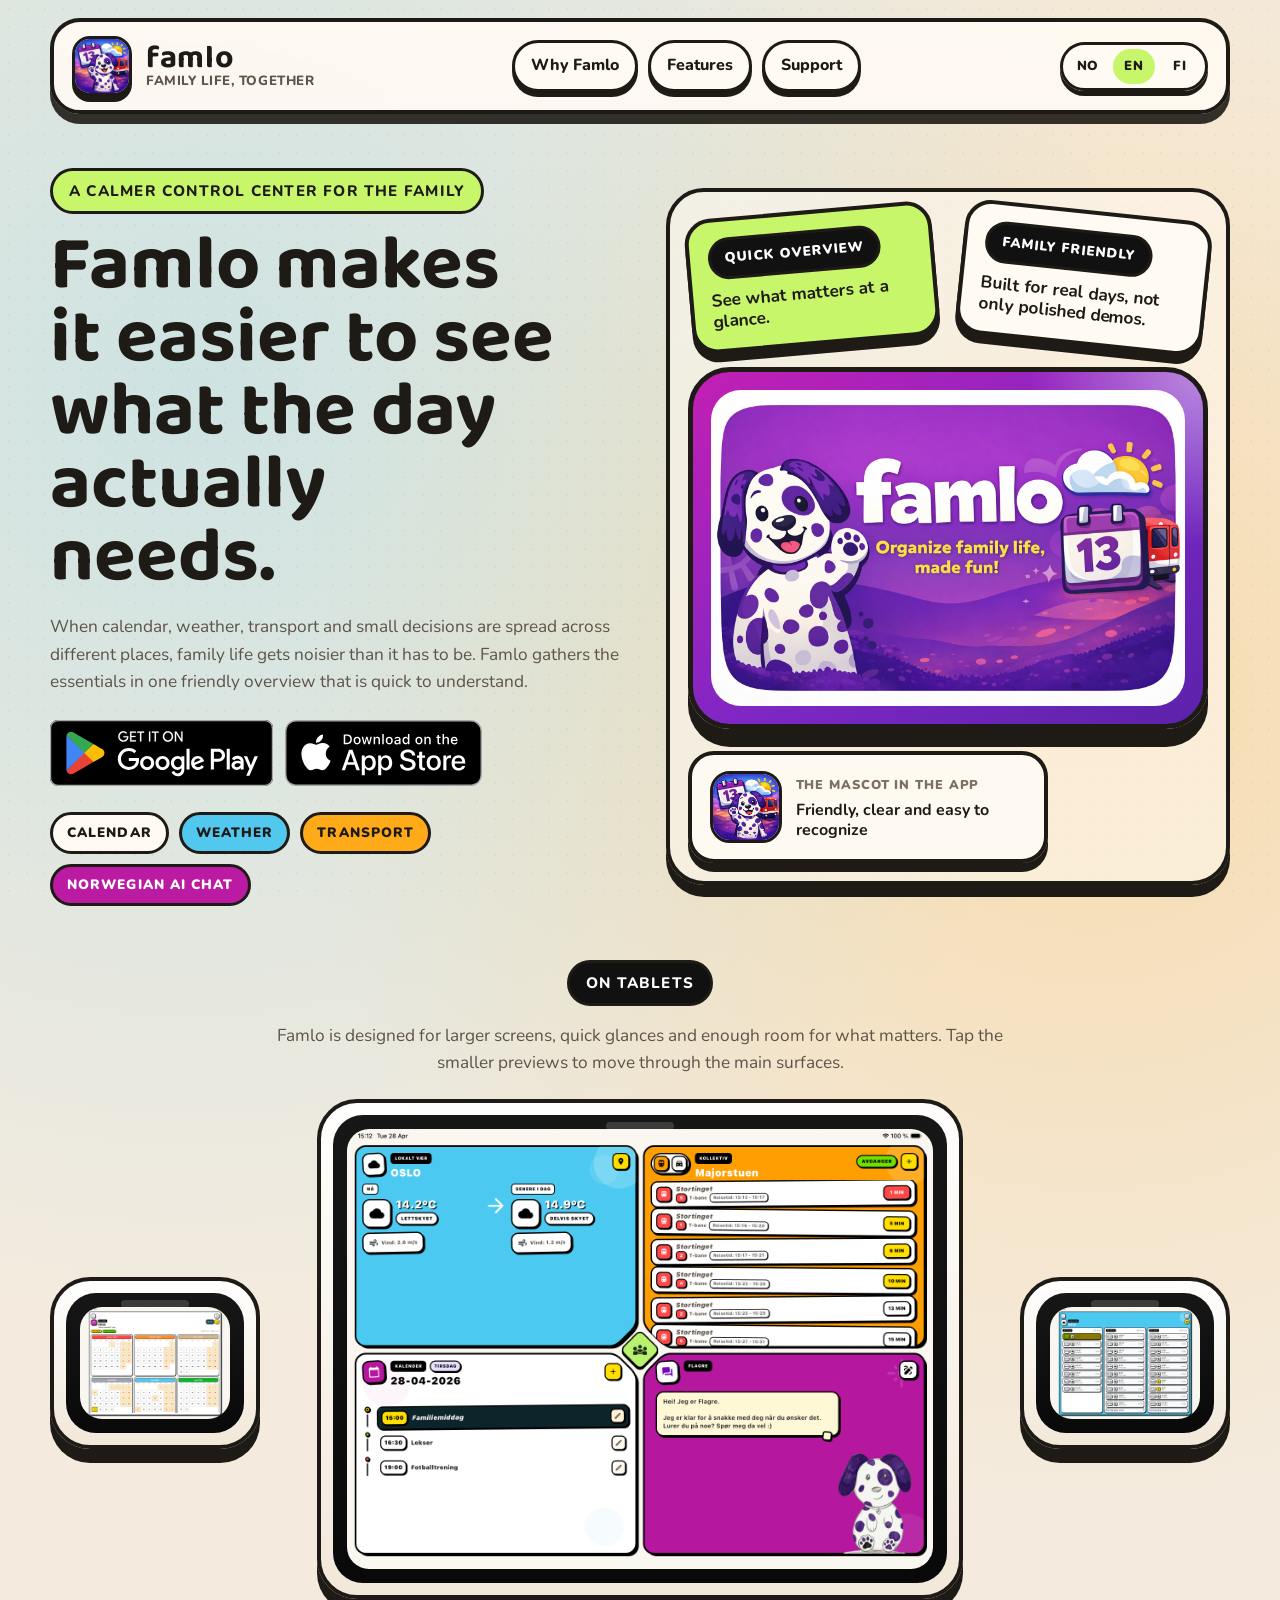
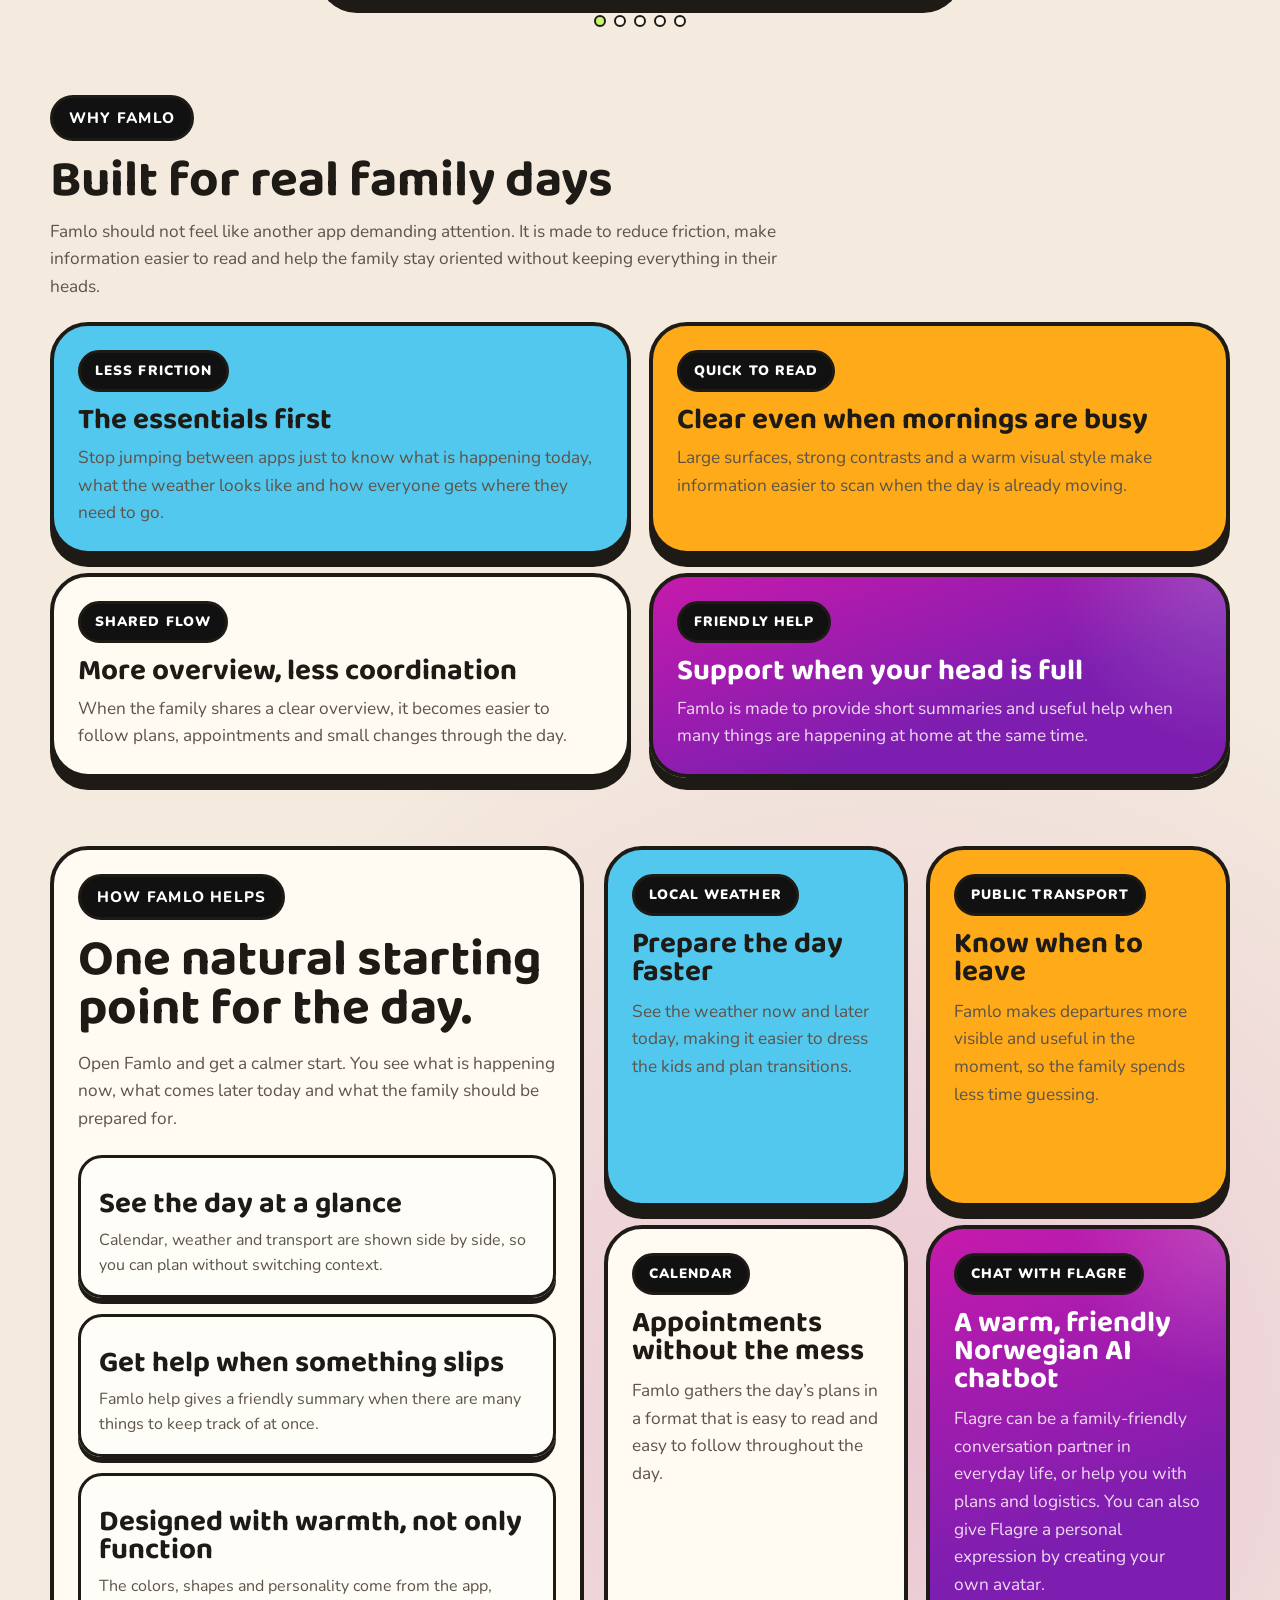
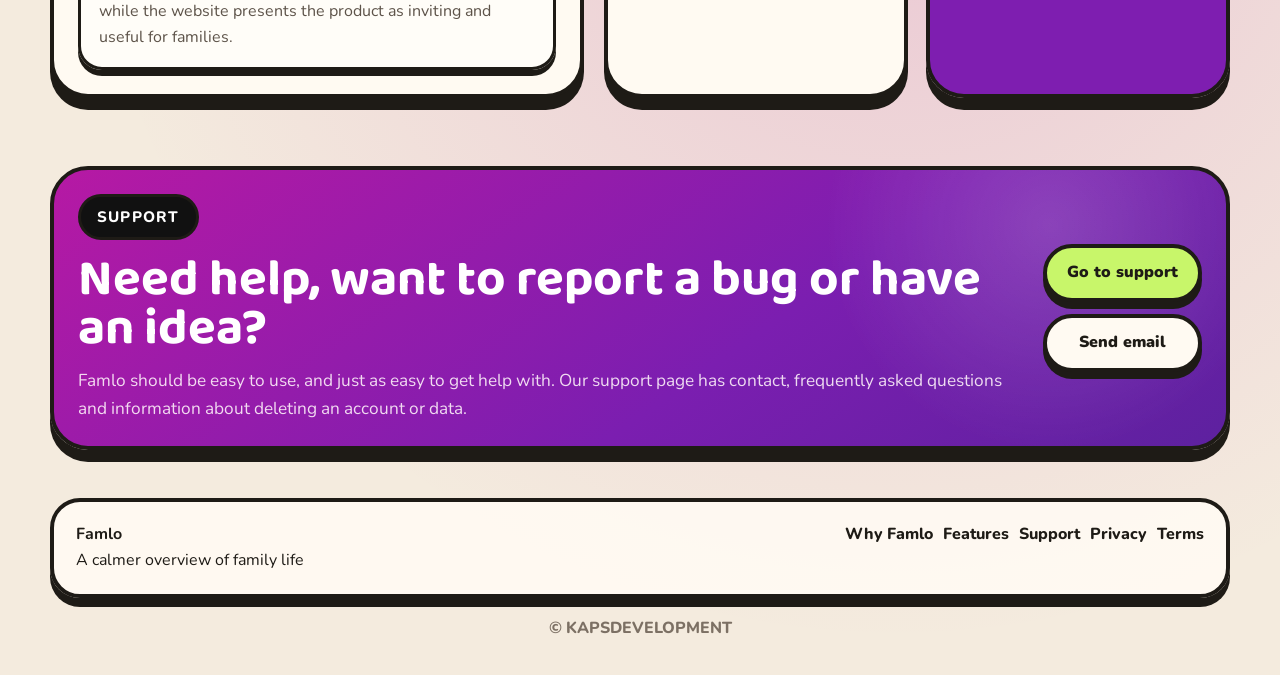
==== en/index.html @ 4e9def9c "localizations" ====
<!DOCTYPE html>
<html lang="en">
  <head>
    <meta charset="UTF-8" />
    <meta name="viewport" content="width=device-width, initial-scale=1.0" />
    <title>Famlo | A calmer overview of family life</title>
    <meta
      name="description"
      content="Famlo is a family app that brings calendar, weather, public transport and a friendly AI chat into one clear everyday overview."
    />
    <meta name="robots" content="index, follow, max-image-preview:large" />
    <meta name="theme-color" content="#c8f359" />
    <link rel="canonical" href="https://famlo.no/en/" />
    <link rel="alternate" hreflang="nb" href="https://famlo.no/" />
    <link rel="alternate" hreflang="en" href="https://famlo.no/en/" />
    <link rel="alternate" hreflang="fi" href="https://famlo.no/fi/" />
    <link rel="alternate" hreflang="x-default" href="https://famlo.no/" />
    <link rel="icon" href="/favicon.ico" sizes="any" />
    <link rel="icon" type="image/png" sizes="192x192" href="/assets/icons/icon-192.png" />
    <link rel="apple-touch-icon" href="/apple-touch-icon.png" />
    <link rel="manifest" href="/site.webmanifest" />
    <meta property="og:site_name" content="Famlo" />
    <meta property="og:type" content="website" />
    <meta property="og:locale" content="en_US" />
    <meta property="og:title" content="Famlo | A calmer overview of family life" />
    <meta
      property="og:description"
      content="A family app for calendar, weather, public transport and warm AI help in everyday life."
    />
    <meta property="og:url" content="https://famlo.no/en/" />
    <meta property="og:image" content="https://famlo.no/assets/images/famlo_promo.png" />
    <meta name="twitter:card" content="summary_large_image" />
    <meta name="twitter:title" content="Famlo | A calmer overview of family life" />
    <meta
      name="twitter:description"
      content="A family app for calendar, weather, public transport and warm AI help in everyday life."
    />
    <meta name="twitter:image" content="https://famlo.no/assets/images/famlo_promo.png" />
    <link rel="preconnect" href="https://fonts.googleapis.com" />
    <link rel="preconnect" href="https://fonts.gstatic.com" crossorigin />
    <link
      href="https://fonts.googleapis.com/css2?family=Baloo+2:wght@600;700;800&amp;family=Nunito:wght@500;700;800&amp;display=swap"
      rel="stylesheet"
    />
    <link rel="stylesheet" href="../styles.css" />
    <script type="application/ld+json">
      {
        "@context": "https://schema.org",
        "@graph": [
          {
            "@type": "Organization",
            "@id": "https://kapsdevelopment.com/#organization",
            "name": "KAPSDEVELOPMENT",
            "url": "https://kapsdevelopment.com/"
          },
          {
            "@type": "WebSite",
            "@id": "https://famlo.no/en/#website",
            "url": "https://famlo.no/en/",
            "name": "Famlo",
            "inLanguage": "en",
            "publisher": {
              "@id": "https://kapsdevelopment.com/#organization"
            }
          },
          {
            "@type": "WebPage",
            "@id": "https://famlo.no/en/#webpage",
            "url": "https://famlo.no/en/",
            "name": "Famlo | A calmer overview of family life",
            "description": "Famlo is a family app that brings calendar, weather, public transport and a friendly AI chat into one clear everyday overview.",
            "isPartOf": {
              "@id": "https://famlo.no/en/#website"
            },
            "about": {
              "@type": "SoftwareApplication",
              "name": "Famlo",
              "applicationCategory": "LifestyleApplication",
              "operatingSystem": "Android, iOS, iPadOS",
              "description": "Famlo helps families with calendar, weather, public transport, daily overview and a friendly AI chat with Flagre.",
              "url": "https://famlo.no/en/",
              "image": "https://famlo.no/assets/images/famlo_app_ikon.png",
              "sameAs": [
                "https://play.google.com/store/apps/details?id=com.kapsdevelopment.famlo&pcampaignid=web_share",
                "https://apps.apple.com/us/app/famlo/id6762027935"
              ]
            },
            "inLanguage": "en"
          }
        ]
      }
    </script>
  </head>
  <body class="page-home">
    <div class="site-noise" aria-hidden="true"></div>

    <header class="site-header">
      <div class="container nav-shell">
        <a class="brand" href="./" aria-label="Famlo home">
          <span class="brand-icon">
            <img src="../assets/images/famlo_app_ikon.png" alt="Famlo icon" loading="eager" />
          </span>
          <span class="brand-copy">
            <strong>famlo</strong>
            <small>Family life, together</small>
          </span>
        </a>

        <nav class="nav-links" aria-label="Main navigation">
          <a href="#why">Why Famlo</a>
          <a href="#features">Features</a>
          <a href="./support/">Support</a>
        </nav>

        <div class="language-switcher" aria-label="Choose language">
          <a href="../">NO</a>
          <a class="is-active" href="./" aria-current="true">EN</a>
          <a href="../fi/">FI</a>
        </div>
      </div>
    </header>

    <main>
      <section class="section hero-section">
        <div class="container hero-grid">
          <div class="hero-copy reveal">
            <span class="eyebrow lime">A calmer control center for the family</span>
            <h1>Famlo makes it easier to see what the day actually needs.</h1>
            <p class="hero-lead">
              When calendar, weather, transport and small decisions are spread
              across different places, family life gets noisier than it has to be.
              Famlo gathers the essentials in one friendly overview that is quick
              to understand.
            </p>

            <div class="cta-row">
              <a
                class="store-badge-link"
                href="https://play.google.com/store/apps/details?id=com.kapsdevelopment.famlo&amp;pcampaignid=web_share"
                target="_blank"
                rel="noopener noreferrer"
                aria-label="Get Famlo on Google Play"
              >
                <img src="../assets/store-badges/google-play-en.svg" alt="Get it on Google Play" loading="eager" />
              </a>
              <a
                class="store-badge-link"
                href="https://apps.apple.com/us/app/famlo/id6762027935"
                target="_blank"
                rel="noopener noreferrer"
                aria-label="Download Famlo on the App Store"
              >
                <img src="../assets/store-badges/app-store-en.svg" alt="Download on the App Store" loading="eager" />
              </a>
            </div>

            <div class="hero-chip-row" aria-label="Famlo key points">
              <span class="hero-chip">Calendar</span>
              <span class="hero-chip blue">Weather</span>
              <span class="hero-chip orange">Transport</span>
              <span class="hero-chip purple">Norwegian AI chat</span>
            </div>
          </div>

          <div class="hero-visual reveal">
            <div class="visual-stage">
              <div class="visual-callouts visual-callouts-top">
                <div class="sticker-card lime tilt-left">
                  <span class="sticker-label">QUICK OVERVIEW</span>
                  <strong>See what matters at a glance.</strong>
                </div>

                <div class="sticker-card paper tilt-right">
                  <span class="sticker-label">FAMILY FRIENDLY</span>
                  <strong>Built for real days, not only polished demos.</strong>
                </div>
              </div>

              <div class="promo-frame">
                <img src="../assets/images/famlo_promo.png" alt="Famlo promotional illustration" loading="eager" />
              </div>

              <div class="visual-callouts visual-callouts-bottom">
                <div class="mascot-chip">
                  <img src="../assets/images/famlo_app_ikon.png" alt="Famlo mascot" loading="lazy" />
                  <div>
                    <span>The mascot in the app</span>
                    <strong>Friendly, clear and easy to recognize</strong>
                  </div>
                </div>
              </div>
            </div>
          </div>
        </div>
      </section>

      <section class="section showcase-section" id="screenshots">
        <div class="container">
          <div class="section-heading showcase-heading reveal">
            <span class="eyebrow">On tablets</span>
            <p>
              Famlo is designed for larger screens, quick glances and enough room
              for what matters. Tap the smaller previews to move through the main
              surfaces.
            </p>
          </div>

          <div class="showcase-carousel reveal" data-showcase-carousel>
            <button class="showcase-side-button showcase-side-button-prev" type="button" data-showcase-shift="-1" aria-label="Show previous screenshot">
              <div class="tablet-frame tablet-frame-small">
                <div class="tablet-shell">
                  <span class="tablet-camera" aria-hidden="true"></span>
                  <div class="tablet-screen" data-showcase-screen="prev"></div>
                </div>
              </div>
            </button>

            <div class="showcase-main-stage">
              <div class="tablet-frame tablet-frame-large">
                <div class="tablet-shell">
                  <span class="tablet-camera" aria-hidden="true"></span>
                  <div class="tablet-screen" data-showcase-screen="current"></div>
                </div>
              </div>
              <div class="showcase-dots" data-showcase-dots aria-label="Screenshot selector"></div>
            </div>

            <button class="showcase-side-button showcase-side-button-next" type="button" data-showcase-shift="1" aria-label="Show next screenshot">
              <div class="tablet-frame tablet-frame-small">
                <div class="tablet-shell">
                  <span class="tablet-camera" aria-hidden="true"></span>
                  <div class="tablet-screen" data-showcase-screen="next"></div>
                </div>
              </div>
            </button>
          </div>
        </div>
      </section>

      <section class="section" id="why">
        <div class="container">
          <div class="section-heading reveal">
            <span class="eyebrow">Why Famlo</span>
            <h2>Built for real family days</h2>
            <p>
              Famlo should not feel like another app demanding attention. It is
              made to reduce friction, make information easier to read and help the
              family stay oriented without keeping everything in their heads.
            </p>
          </div>

          <div class="value-grid">
            <article class="value-card sky reveal">
              <span class="card-tag">Less friction</span>
              <h3>The essentials first</h3>
              <p>
                Stop jumping between apps just to know what is happening today,
                what the weather looks like and how everyone gets where they need
                to go.
              </p>
            </article>

            <article class="value-card orange reveal">
              <span class="card-tag">Quick to read</span>
              <h3>Clear even when mornings are busy</h3>
              <p>
                Large surfaces, strong contrasts and a warm visual style make
                information easier to scan when the day is already moving.
              </p>
            </article>

            <article class="value-card paper reveal">
              <span class="card-tag">Shared flow</span>
              <h3>More overview, less coordination</h3>
              <p>
                When the family shares a clear overview, it becomes easier to
                follow plans, appointments and small changes through the day.
              </p>
            </article>

            <article class="value-card plum reveal">
              <span class="card-tag">Friendly help</span>
              <h3>Support when your head is full</h3>
              <p>
                Famlo is made to provide short summaries and useful help when many
                things are happening at home at the same time.
              </p>
            </article>
          </div>
        </div>
      </section>

      <section class="section" id="features">
        <div class="container feature-layout">
          <article class="story-card reveal">
            <span class="eyebrow">How Famlo helps</span>
            <h2>One natural starting point for the day.</h2>
            <p>
              Open Famlo and get a calmer start. You see what is happening now,
              what comes later today and what the family should be prepared for.
            </p>

            <div class="story-points">
              <div class="story-point">
                <h3>See the day at a glance</h3>
                <p>
                  Calendar, weather and transport are shown side by side, so you
                  can plan without switching context.
                </p>
              </div>

              <div class="story-point">
                <h3>Get help when something slips</h3>
                <p>
                  Famlo help gives a friendly summary when there are many things
                  to keep track of at once.
                </p>
              </div>

              <div class="story-point">
                <h3>Designed with warmth, not only function</h3>
                <p>
                  The colors, shapes and personality come from the app, while the
                  website presents the product as inviting and useful for families.
                </p>
              </div>
            </div>
          </article>

          <div class="dashboard-grid">
            <article class="feature-card sky reveal">
              <span class="feature-label">LOCAL WEATHER</span>
              <h3>Prepare the day faster</h3>
              <p>
                See the weather now and later today, making it easier to dress the
                kids and plan transitions.
              </p>
            </article>

            <article class="feature-card orange reveal">
              <span class="feature-label">PUBLIC TRANSPORT</span>
              <h3>Know when to leave</h3>
              <p>
                Famlo makes departures more visible and useful in the moment, so
                the family spends less time guessing.
              </p>
            </article>

            <article class="feature-card paper reveal">
              <span class="feature-label">CALENDAR</span>
              <h3>Appointments without the mess</h3>
              <p>
                Famlo gathers the day’s plans in a format that is easy to read and
                easy to follow throughout the day.
              </p>
            </article>

            <article class="feature-card plum reveal">
              <span class="feature-label">CHAT WITH FLAGRE</span>
              <h3>A warm, friendly Norwegian AI chatbot</h3>
              <p>
                Flagre can be a family-friendly conversation partner in everyday
                life, or help you with plans and logistics. You can also give
                Flagre a personal expression by creating your own avatar.
              </p>
            </article>
          </div>
        </div>
      </section>

      <section class="section">
        <div class="container">
          <div class="cta-banner reveal">
            <div>
              <span class="eyebrow">Support</span>
              <h2>Need help, want to report a bug or have an idea?</h2>
              <p>
                Famlo should be easy to use, and just as easy to get help with.
                Our support page has contact, frequently asked questions and
                information about deleting an account or data.
              </p>
            </div>

            <div class="cta-stack">
              <a class="button button-primary" href="./support/">Go to support</a>
              <a class="button button-secondary" href="mailto:contact@kapsdevelopment.com">Send email</a>
            </div>
          </div>
        </div>
      </section>
    </main>

    <footer class="site-footer">
      <div class="container footer-shell">
        <div>
          <strong>Famlo</strong><br />
          A calmer overview of family life
        </div>

        <div class="footer-links">
          <a href="#why">Why Famlo</a>
          <a href="#features">Features</a>
          <a href="./support/">Support</a>
          <a href="/privacy/">Privacy</a>
          <a href="/terms/">Terms</a>
        </div>
      </div>

      <p class="footer-note">
        <a href="https://kapsdevelopment.com">© KAPSDEVELOPMENT</a>
      </p>
    </footer>

    <script src="../script.js"></script>
  </body>
</html>
---- styles.css ----
:root {
  --bg: #f4ebde;
  --paper: #fffaf2;
  --paper-strong: #fffdf8;
  --ink: #1e1b16;
  --muted: #5d5349;
  --muted-soft: #7c7064;
  --line: #1e1b16;
  --lime: #c8f66a;
  --sky: #53c8ef;
  --orange: #ffaa18;
  --plum: #bb1ba3;
  --purple-deep: #6f21b6;
  --yellow: #ffde00;
  --cream-shadow: rgba(30, 27, 22, 0.16);
  --card-shadow: 0 12px 0 var(--line);
  --border-strong: 4px solid var(--line);
  --radius-xl: 38px;
  --radius-lg: 28px;
  --radius-md: 20px;
  --radius-pill: 999px;
  --font-display: "Baloo 2", "Trebuchet MS", sans-serif;
  --font-body: "Nunito", "Trebuchet MS", sans-serif;
  --max-width: 1180px;
}

* {
  box-sizing: border-box;
}

html {
  scroll-behavior: smooth;
}

body {
  margin: 0;
  min-height: 100vh;
  color: var(--ink);
  font-family: var(--font-body);
  background:
    radial-gradient(circle at 15% 10%, rgba(83, 200, 239, 0.24), transparent 26%),
    radial-gradient(circle at 85% 18%, rgba(255, 170, 24, 0.24), transparent 24%),
    radial-gradient(circle at 70% 78%, rgba(187, 27, 163, 0.18), transparent 26%),
    var(--bg);
  line-height: 1.6;
}

body.page-support {
  background:
    radial-gradient(circle at 10% 16%, rgba(200, 246, 106, 0.24), transparent 22%),
    radial-gradient(circle at 86% 14%, rgba(83, 200, 239, 0.2), transparent 24%),
    radial-gradient(circle at 72% 84%, rgba(187, 27, 163, 0.16), transparent 24%),
    var(--bg);
}

.site-noise {
  position: fixed;
  inset: 0;
  pointer-events: none;
  opacity: 0.34;
  background-image: radial-gradient(rgba(30, 27, 22, 0.09) 1px, transparent 1px);
  background-size: 18px 18px;
  z-index: -1;
}

img {
  display: block;
  max-width: 100%;
}

a {
  color: inherit;
  text-decoration: none;
}

p {
  margin: 0;
}

.container {
  width: min(calc(100% - 32px), var(--max-width));
  margin: 0 auto;
}

.section {
  padding: 34px 0;
}

.site-header {
  position: sticky;
  top: 0;
  z-index: 20;
  padding: 18px 0 0;
}

.nav-shell {
  display: flex;
  align-items: center;
  justify-content: space-between;
  gap: 20px;
  padding: 14px 18px;
  border: var(--border-strong);
  border-radius: 30px;
  background: rgba(255, 250, 242, 0.92);
  box-shadow: 0 10px 0 rgba(30, 27, 22, 0.9);
  backdrop-filter: blur(8px);
}

.brand {
  display: flex;
  align-items: center;
  gap: 14px;
  min-width: 0;
}

.brand-icon {
  width: 60px;
  height: 60px;
  border-radius: 18px;
  overflow: hidden;
  border: 3px solid var(--line);
  background: var(--paper-strong);
  box-shadow: 0 6px 0 var(--line);
  flex: 0 0 auto;
}

.brand-icon img {
  width: 100%;
  height: 100%;
  object-fit: cover;
}

.brand-copy {
  display: flex;
  flex-direction: column;
  line-height: 1;
}

.brand-copy strong {
  font-family: var(--font-display);
  font-size: 2rem;
  letter-spacing: 0.02em;
}

.brand-copy small {
  font-weight: 800;
  color: var(--muted);
  letter-spacing: 0.04em;
  text-transform: uppercase;
}

.nav-links {
  display: flex;
  align-items: center;
  flex-wrap: wrap;
  justify-content: flex-end;
  gap: 10px;
}

.language-switcher {
  display: inline-flex;
  align-items: center;
  gap: 4px;
  padding: 4px;
  border: 3px solid var(--line);
  border-radius: var(--radius-pill);
  background: rgba(255, 250, 242, 0.88);
  box-shadow: 0 5px 0 var(--line);
}

.language-switcher a {
  min-width: 42px;
  padding: 7px 10px;
  border: 0;
  border-radius: var(--radius-pill);
  background: transparent;
  box-shadow: none;
  font-size: 0.82rem;
  font-weight: 900;
  letter-spacing: 0.05em;
  text-align: center;
  text-transform: uppercase;
}

.language-switcher a:hover {
  transform: none;
  box-shadow: none;
  background: rgba(30, 27, 22, 0.08);
}

.language-switcher a.is-active {
  background: var(--lime);
  color: var(--ink);
}

.nav-links a,
.text-link {
  padding: 10px 16px;
  border: 3px solid var(--line);
  border-radius: var(--radius-pill);
  background: var(--paper);
  box-shadow: 0 5px 0 var(--line);
  font-weight: 800;
  transition: transform 160ms ease, box-shadow 160ms ease, background 160ms ease;
}

.nav-links a:hover,
.text-link:hover,
.button:hover {
  transform: translateY(-2px);
  box-shadow: 0 7px 0 var(--line);
}

.hero-section {
  padding-top: 42px;
}

.hero-grid,
.support-hero-grid {
  display: grid;
  grid-template-columns: minmax(0, 1.02fr) minmax(0, 0.98fr);
  gap: 28px;
  align-items: center;
}

.support-hero-grid {
  align-items: start;
}

.hero-copy,
.hero-visual,
.story-card,
.support-panel,
.form-card,
.quick-link-card,
.value-card,
.feature-card,
.cta-banner {
  border: var(--border-strong);
  border-radius: var(--radius-xl);
  box-shadow: var(--card-shadow);
}

.hero-copy {
  padding: 12px 0;
  border: 0;
  box-shadow: none;
}

.eyebrow {
  display: inline-flex;
  align-items: center;
  justify-content: center;
  margin-bottom: 16px;
  padding: 8px 16px;
  border: 3px solid var(--line);
  border-radius: var(--radius-pill);
  background: #111;
  color: #fff;
  font-size: 0.95rem;
  font-weight: 800;
  letter-spacing: 0.08em;
  text-transform: uppercase;
}

.eyebrow.lime {
  background: var(--lime);
  color: var(--ink);
}

h1,
h2,
h3 {
  margin: 0;
  font-family: var(--font-display);
  line-height: 0.95;
}

h1 {
  font-size: clamp(3.3rem, 6vw, 6.2rem);
  max-width: 11ch;
}

h2 {
  font-size: clamp(2.2rem, 4vw, 4rem);
}

h3 {
  font-size: clamp(1.55rem, 2.3vw, 2rem);
}

.hero-lead,
.section-heading p,
.story-card > p,
.feature-card p,
.value-card p,
.cta-banner p,
.support-copy,
.form-intro,
.faq-content p,
.support-panel p,
.quick-link-card p {
  color: var(--muted);
  font-size: 1.08rem;
}

.hero-lead {
  max-width: 57ch;
  margin-top: 18px;
}

.support-copy {
  margin-top: 14px;
  max-width: 58ch;
}

.cta-row {
  display: flex;
  flex-wrap: wrap;
  gap: 12px;
  margin-top: 24px;
}

.button {
  display: inline-flex;
  align-items: center;
  justify-content: center;
  min-height: 56px;
  padding: 12px 20px;
  border: var(--border-strong);
  border-radius: var(--radius-pill);
  box-shadow: 0 7px 0 var(--line);
  font-size: 1rem;
  font-weight: 900;
  text-align: center;
  transition: transform 160ms ease, box-shadow 160ms ease, background 160ms ease;
}

.button-primary {
  background: var(--lime);
}

.button-secondary {
  background: var(--paper);
}

.store-badge-link {
  display: inline-flex;
  align-items: center;
  justify-content: center;
  min-height: 56px;
  transition: transform 160ms ease;
}

.store-badge-link:hover {
  transform: translateY(-2px);
}

.store-badge-link:focus-visible {
  outline: 3px solid var(--line);
  outline-offset: 5px;
  border-radius: 14px;
}

.store-badge-link img {
  display: block;
  width: auto;
  height: 66px;
}

.hero-chip-row {
  display: flex;
  flex-wrap: wrap;
  gap: 10px;
  margin-top: 26px;
}

.hero-chip,
.feature-label,
.card-tag,
.sticker-label,
.summary-kicker {
  display: inline-flex;
  align-items: center;
  justify-content: center;
  width: fit-content;
  padding: 7px 14px;
  border: 3px solid var(--line);
  border-radius: var(--radius-pill);
  background: #111;
  color: #fff;
  font-size: 0.85rem;
  font-weight: 900;
  letter-spacing: 0.08em;
  text-transform: uppercase;
}

.hero-chip {
  background: var(--paper);
  color: var(--ink);
}

.hero-chip.blue {
  background: var(--sky);
}

.hero-chip.orange {
  background: var(--orange);
}

.hero-chip.purple {
  background: var(--plum);
  color: #fff;
}

.visual-stage {
  display: flex;
  flex-direction: column;
  gap: 18px;
}

.hero-visual {
  padding: 18px;
  background: rgba(255, 250, 242, 0.55);
}

.promo-frame {
  position: relative;
  z-index: 1;
  width: min(100%, 540px);
  margin-inline: auto;
  padding: 18px;
  border-radius: 42px;
  border: 5px solid var(--line);
  background:
    radial-gradient(circle at top right, rgba(255, 255, 255, 0.46), transparent 28%),
    linear-gradient(145deg, #c41fb4, #7d27c5 55%, #5b22aa);
  box-shadow: 0 18px 0 var(--line);
}

.promo-frame img {
  width: 100%;
  border-radius: 30px;
}

.visual-callouts {
  display: flex;
  align-items: flex-start;
  justify-content: space-between;
  gap: 16px;
}

.visual-callouts-top {
  margin-bottom: 4px;
}

.visual-callouts-bottom {
  margin-top: 4px;
}

.sticker-card,
.mascot-chip {
  border: var(--border-strong);
  border-radius: 26px;
  box-shadow: 0 9px 0 var(--line);
  padding: 16px 18px;
}

.sticker-card {
  width: min(248px, 48%);
}

.sticker-card strong {
  display: block;
  margin-top: 10px;
  font-size: 1.08rem;
  line-height: 1.25;
}

.sticker-card.lime {
  background: var(--lime);
  animation: floaty 5.6s ease-in-out infinite;
}

.sticker-card.paper {
  background: var(--paper);
  animation: floaty 6.2s ease-in-out infinite reverse;
}

.tilt-left {
  transform: rotate(-5deg);
}

.tilt-right {
  transform: rotate(6deg);
}

.mascot-chip {
  display: flex;
  align-items: center;
  gap: 14px;
  width: min(360px, 100%);
  background: rgba(255, 250, 242, 0.96);
  animation: bob 6.8s ease-in-out infinite;
}

.mascot-chip img {
  width: 72px;
  height: 72px;
  object-fit: cover;
  border-radius: 20px;
  border: 3px solid var(--line);
  background: #fff;
  flex: 0 0 auto;
}

.mascot-chip span {
  display: block;
  font-size: 0.8rem;
  font-weight: 900;
  letter-spacing: 0.07em;
  text-transform: uppercase;
  color: var(--muted-soft);
}

.mascot-chip strong {
  display: block;
  margin-top: 4px;
  line-height: 1.25;
  font-size: 1rem;
}

.showcase-section {
  padding-top: 8px;
}

.showcase-heading {
  margin-inline: auto;
  text-align: center;
}

.showcase-carousel {
  display: grid;
  grid-template-columns: minmax(0, 210px) minmax(0, 1fr) minmax(0, 210px);
  gap: 22px;
  align-items: center;
}

.showcase-main-stage {
  display: grid;
  gap: 16px;
  justify-items: center;
}

.showcase-side-button {
  display: grid;
  gap: 0;
  padding: 0;
  border: 0;
  background: transparent;
  color: inherit;
  cursor: pointer;
  text-align: center;
  transition: transform 180ms ease;
}

.showcase-side-button:hover,
.showcase-side-button:focus-visible {
  transform: translateY(-4px);
}

.showcase-side-button:focus-visible {
  outline: 3px solid var(--line);
  outline-offset: 4px;
}

.tablet-frame {
  width: 100%;
  padding: 12px;
  border: 4px solid var(--line);
  border-radius: 40px;
  background:
    linear-gradient(180deg, rgba(255, 255, 255, 0.96), rgba(241, 231, 217, 0.96));
  box-shadow: 0 14px 0 var(--line);
}

.tablet-frame-large {
  max-width: 646px;
  margin-inline: auto;
}

.tablet-frame-small {
  max-width: 210px;
  margin-inline: auto;
}

.tablet-shell {
  position: relative;
  padding: 14px;
  border-radius: 30px;
  background: linear-gradient(180deg, #171717, #090909);
}

.tablet-camera {
  position: absolute;
  top: 7px;
  left: 50%;
  width: 68px;
  height: 8px;
  border-radius: 999px;
  background: rgba(255, 255, 255, 0.16);
  transform: translateX(-50%);
}

.tablet-screen {
  aspect-ratio: 4 / 3;
  overflow: hidden;
  border-radius: 22px;
  background: #f7f1e5;
}

.showcase-screen-image {
  width: 100%;
  height: 100%;
  object-fit: cover;
}

.showcase-screen-placeholder {
  display: flex;
  height: 100%;
  flex-direction: column;
  justify-content: space-between;
  padding: 18px;
  color: var(--ink);
}

.showcase-tone-sky {
  background:
    radial-gradient(circle at top right, rgba(255, 255, 255, 0.38), transparent 28%),
    linear-gradient(180deg, #69c7ef, #4db8e8);
}

.showcase-tone-paper {
  background:
    radial-gradient(circle at top right, rgba(83, 200, 239, 0.18), transparent 26%),
    linear-gradient(180deg, #fff9ef, #f8eedf);
}

.showcase-tone-plum {
  background:
    radial-gradient(circle at top right, rgba(255, 255, 255, 0.22), transparent 30%),
    linear-gradient(180deg, #c21ab3, #7c20b8 62%, #5b22aa);
  color: #fff;
}

.showcase-screen-top {
  display: flex;
  align-items: center;
  justify-content: space-between;
  gap: 12px;
}

.showcase-screen-kicker,
.showcase-screen-status {
  display: inline-flex;
  align-items: center;
  justify-content: center;
  min-height: 34px;
  padding: 6px 12px;
  border: 3px solid var(--line);
  border-radius: var(--radius-pill);
  box-shadow: 0 4px 0 var(--line);
  font-size: 0.82rem;
  font-weight: 900;
  letter-spacing: 0.04em;
  text-transform: uppercase;
}

.showcase-screen-kicker {
  background: #111;
  color: #fff;
}

.showcase-screen-status {
  background: var(--paper);
  color: var(--ink);
}

.showcase-tone-plum .showcase-screen-status {
  background: var(--yellow);
}

.showcase-screen-body {
  display: grid;
  gap: 8px;
}

.showcase-screen-title {
  font-family: var(--font-display);
  font-size: clamp(1.7rem, 2.8vw, 3rem);
  line-height: 0.95;
  letter-spacing: -0.02em;
}

.showcase-screen-subtitle {
  max-width: 28ch;
  font-size: 1rem;
  font-weight: 800;
  color: inherit;
  opacity: 0.86;
}

.showcase-screen-panels {
  display: grid;
  gap: 10px;
}

.showcase-screen-panel {
  display: flex;
  align-items: center;
  justify-content: space-between;
  gap: 12px;
  padding: 12px 14px;
  border: 3px solid var(--line);
  border-radius: 20px;
  box-shadow: 0 5px 0 var(--line);
  background: rgba(255, 250, 242, 0.95);
  color: var(--ink);
}

.showcase-screen-panel strong {
  font-size: 0.98rem;
  line-height: 1.15;
}

.showcase-screen-panel span {
  font-size: 0.88rem;
  font-weight: 900;
  color: var(--muted);
}

.showcase-dots {
  display: flex;
  align-items: center;
  justify-content: center;
  gap: 8px;
}

.showcase-dot {
  width: 12px;
  height: 12px;
  border: 2px solid var(--line);
  border-radius: 999px;
  background: rgba(255, 250, 242, 0.75);
}

.showcase-dot.is-active {
  background: var(--lime);
}

.section-heading {
  max-width: 760px;
  margin-bottom: 22px;
}

.section-heading h2 {
  margin-bottom: 12px;
}

.value-grid {
  display: grid;
  grid-template-columns: repeat(2, minmax(0, 1fr));
  gap: 18px;
}

.value-card,
.feature-card,
.quick-link-card,
.support-panel,
.form-card,
.story-card,
.cta-banner {
  padding: 24px;
}

.value-card h3,
.feature-card h3,
.quick-link-card h3,
.story-point h3 {
  margin-top: 14px;
  margin-bottom: 10px;
}

.value-card.sky,
.feature-card.sky {
  background: var(--sky);
}

.value-card.orange,
.feature-card.orange {
  background: var(--orange);
}

.value-card.paper,
.feature-card.paper,
.quick-link-card,
.story-card,
.form-card {
  background: var(--paper);
}

.value-card.plum,
.feature-card.plum {
  background:
    radial-gradient(circle at top right, rgba(255, 255, 255, 0.18), transparent 28%),
    linear-gradient(160deg, #c61aac, #7e1eb0 62%);
  color: #fff;
}

.value-card.plum p,
.feature-card.plum p {
  color: rgba(255, 245, 251, 0.88);
}

.feature-layout {
  display: grid;
  grid-template-columns: minmax(0, 0.92fr) minmax(0, 1.08fr);
  gap: 20px;
  align-items: stretch;
}

.story-card > p {
  margin-top: 16px;
}

.story-points {
  display: grid;
  gap: 16px;
  margin-top: 22px;
}

.story-point {
  padding: 18px 18px 16px;
  border: 3px solid var(--line);
  border-radius: 24px;
  background: rgba(255, 255, 255, 0.45);
  box-shadow: 0 6px 0 var(--line);
}

.story-point p {
  margin-top: 8px;
  color: var(--muted);
}

.dashboard-grid {
  display: grid;
  grid-template-columns: repeat(2, minmax(0, 1fr));
  gap: 18px;
}

.feature-card {
  min-height: 235px;
}

.feature-card p {
  margin-top: 12px;
}

.cta-banner {
  display: grid;
  grid-template-columns: minmax(0, 1fr) auto;
  gap: 20px;
  align-items: center;
  background:
    radial-gradient(circle at 85% 20%, rgba(255, 255, 255, 0.16), transparent 22%),
    linear-gradient(145deg, #b619a4, #7b1eb0 60%, #5d219f);
  color: #fff;
}

.cta-banner p {
  margin-top: 14px;
  color: rgba(255, 245, 251, 0.88);
}

.cta-banner .button-primary,
.cta-banner .button-secondary {
  color: var(--ink);
}

.cta-stack {
  display: flex;
  flex-direction: column;
  gap: 12px;
  align-items: stretch;
}

.support-hero {
  padding-top: 42px;
}

.quick-link-grid {
  display: grid;
  grid-template-columns: repeat(3, minmax(0, 1fr));
  gap: 18px;
}

.support-hero-side {
  display: grid;
  gap: 18px;
}

.support-summary-card {
  padding: 24px;
  border: var(--border-strong);
  border-radius: var(--radius-xl);
  box-shadow: var(--card-shadow);
  background:
    radial-gradient(circle at top right, rgba(255, 255, 255, 0.2), transparent 26%),
    linear-gradient(155deg, #b91aa4, #7b24ba 58%, #5b22aa);
  color: #fff;
}

.support-summary-card h2 {
  margin-top: 12px;
  max-width: 11ch;
}

.support-summary-card > p {
  margin-top: 14px;
  color: rgba(255, 245, 251, 0.9);
  font-size: 1.02rem;
}

.support-mini-list {
  display: grid;
  gap: 14px;
  margin-top: 20px;
}

.support-mini-item {
  display: grid;
  grid-template-columns: auto 1fr;
  gap: 14px;
  align-items: start;
  padding: 16px;
  border: 3px solid var(--line);
  border-radius: 24px;
  box-shadow: 0 6px 0 var(--line);
  background: rgba(255, 250, 242, 0.95);
  color: var(--ink);
}

.support-mini-item span {
  display: inline-flex;
  align-items: center;
  justify-content: center;
  width: 46px;
  height: 46px;
  border: 3px solid var(--line);
  border-radius: 16px;
  box-shadow: 0 4px 0 var(--line);
  background: var(--lime);
  font-family: var(--font-display);
  font-size: 1.45rem;
  font-weight: 900;
  line-height: 1;
}

.support-mini-item strong {
  display: block;
  font-family: var(--font-display);
  font-size: 1.38rem;
  line-height: 1;
}

.support-mini-item p {
  margin-top: 7px;
  color: var(--muted);
  font-size: 0.98rem;
}

.support-pill-row {
  display: flex;
  flex-wrap: wrap;
  gap: 10px;
  margin-top: 20px;
}

.quick-link-card {
  background:
    radial-gradient(circle at top right, rgba(255, 255, 255, 0.54), transparent 26%),
    var(--paper);
}

.quick-link-card p {
  margin-top: 12px;
  margin-bottom: 18px;
}

.support-panel h2,
.form-card h2 {
  margin-bottom: 14px;
}

.support-panel {
  background:
    radial-gradient(circle at top right, rgba(255, 255, 255, 0.18), transparent 22%),
    linear-gradient(160deg, #b71a9e, #7f1eb0 60%);
  color: #fff;
}

.support-panel p {
  margin-top: 12px;
  color: rgba(255, 245, 251, 0.9);
}

.support-panel .eyebrow {
  background: var(--yellow);
  color: var(--ink);
}

.support-panel .button-primary,
.support-panel .button-secondary {
  color: var(--ink);
}

.form-card {
  background:
    radial-gradient(circle at top right, rgba(83, 200, 239, 0.22), transparent 24%),
    var(--paper);
}

.form-intro {
  margin-bottom: 16px;
}

.form-status {
  display: none;
  margin: 0 0 16px;
  padding: 14px 16px;
  border-radius: 18px;
  border: 3px solid var(--line);
  box-shadow: 0 5px 0 var(--line);
  background: #fff;
  font-weight: 800;
}

.form-status.is-visible {
  display: block;
}

.form-status.is-success {
  background: #dff5bb;
}

.form-status.is-error {
  background: #ffd7d7;
}

.form-status.is-pending {
  background: #fff3bb;
}

.honeypot {
  display: none;
}

.form-grid {
  display: grid;
  grid-template-columns: repeat(2, minmax(0, 1fr));
  gap: 14px;
}

.field {
  display: flex;
  flex-direction: column;
  gap: 8px;
  margin-top: 14px;
}

.field label {
  font-weight: 900;
}

.field input,
.field select,
.field textarea {
  width: 100%;
  padding: 14px 16px;
  border: 3px solid var(--line);
  border-radius: 20px;
  background: #fffefb;
  box-shadow: 0 5px 0 var(--line);
  font: inherit;
  color: var(--ink);
  resize: vertical;
  outline: none;
  transition: transform 140ms ease, box-shadow 140ms ease;
}

.field input:focus,
.field select:focus,
.field textarea:focus {
  transform: translateY(-1px);
  box-shadow: 0 6px 0 var(--line);
}

.submit-row {
  margin-top: 20px;
}

.form-hint {
  margin-top: 12px;
  color: var(--muted-soft);
  font-size: 0.98rem;
}

.faq-list {
  display: grid;
  gap: 14px;
}

.faq-item {
  overflow: hidden;
  border: var(--border-strong);
  border-radius: 26px;
  background: var(--paper);
  box-shadow: 0 8px 0 var(--line);
}

.faq-item summary {
  position: relative;
  cursor: pointer;
  padding: 20px 56px 20px 20px;
  list-style: none;
  font-family: var(--font-display);
  font-size: 1.45rem;
  line-height: 1.1;
}

.faq-item summary::-webkit-details-marker {
  display: none;
}

.faq-item summary::after {
  content: "+";
  position: absolute;
  right: 20px;
  top: 16px;
  font-family: var(--font-display);
  font-size: 2rem;
}

.faq-item[open] summary::after {
  content: "–";
}

.faq-content {
  padding: 0 20px 20px;
}

.site-footer {
  padding: 14px 0 34px;
}

.footer-shell {
  display: flex;
  justify-content: space-between;
  gap: 18px;
  padding: 20px 22px;
  border: var(--border-strong);
  border-radius: 30px;
  background: rgba(255, 250, 242, 0.92);
  box-shadow: 0 9px 0 var(--line);
}

.footer-links {
  display: flex;
  flex-wrap: wrap;
  justify-content: flex-end;
  gap: 10px;
}

.footer-links a {
  font-weight: 800;
}

.footer-note {
  margin-top: 18px;
  text-align: center;
  color: var(--muted-soft);
  font-weight: 800;
}

.reveal {
  opacity: 0;
  transform: translateY(22px) scale(0.98);
  transition:
    opacity 520ms ease,
    transform 520ms ease;
}

.reveal.is-visible {
  opacity: 1;
  transform: translateY(0) scale(1);
}

@keyframes floaty {
  0%,
  100% {
    transform: translateY(0) rotate(-5deg);
  }

  50% {
    transform: translateY(-10px) rotate(-3deg);
  }
}

@keyframes bob {
  0%,
  100% {
    transform: translateY(0);
  }

  50% {
    transform: translateY(-8px);
  }
}

@media (max-width: 1080px) {
  .hero-grid,
  .support-hero-grid,
  .feature-layout,
  .cta-banner {
    grid-template-columns: 1fr;
  }

  .visual-stage {
    gap: 16px;
  }

  .value-grid,
  .quick-link-grid {
    grid-template-columns: repeat(2, minmax(0, 1fr));
  }

  .showcase-carousel {
    grid-template-columns: repeat(2, minmax(0, 1fr));
  }

  .showcase-main-stage {
    grid-column: 1 / -1;
    order: -1;
  }

  .showcase-side-button-prev {
    justify-self: start;
  }

  .showcase-side-button-next {
    justify-self: end;
  }

}

@media (max-width: 820px) {
  .site-header {
    position: static;
    padding-top: 16px;
  }

  .nav-shell,
  .footer-shell,
  .support-hero-grid {
    flex-direction: column;
    align-items: flex-start;
  }

  .nav-links,
  .footer-links {
    justify-content: flex-start;
  }

  .language-switcher {
    order: 2;
  }

  .support-hero-grid {
    display: block;
  }

  .dashboard-grid,
  .value-grid,
  .quick-link-grid,
  .form-grid {
    grid-template-columns: 1fr;
  }

  .showcase-carousel {
    grid-template-columns: 1fr;
  }

  .showcase-side-button-prev,
  .showcase-side-button-next {
    justify-self: center;
  }

  .promo-frame {
    width: 100%;
  }

  .visual-callouts,
  .visual-callouts-bottom {
    flex-direction: column;
    align-items: stretch;
  }

  .sticker-card {
    width: 100%;
  }

  .sticker-card.lime,
  .sticker-card.paper {
    animation: none;
  }

  .tilt-left,
  .tilt-right {
    transform: none;
  }

  .mascot-chip {
    width: 100%;
    animation: none;
  }
}

@media (max-width: 560px) {
  .container {
    width: min(calc(100% - 20px), var(--max-width));
  }

  .section {
    padding: 26px 0;
  }

  .nav-shell,
  .value-card,
  .feature-card,
  .quick-link-card,
  .story-card,
  .support-panel,
  .form-card,
  .cta-banner,
  .footer-shell {
    border-radius: 24px;
  }

  .brand-copy strong {
    font-size: 1.7rem;
  }

  h1 {
    max-width: none;
  }

  .button,
  .store-badge-link,
  .nav-links a,
  .text-link,
  .language-switcher {
    width: 100%;
  }

  .language-switcher {
    justify-content: center;
  }

  .store-badge-link img {
    height: auto;
    width: min(100%, 240px);
  }

  .cta-row,
  .cta-stack {
    width: 100%;
  }

  .showcase-side-button {
    width: 100%;
  }

  .showcase-screen-placeholder {
    padding: 14px;
  }

  .showcase-screen-title {
    font-size: 1.5rem;
  }

  .support-mini-item {
    grid-template-columns: 1fr;
  }

  .support-mini-item span {
    width: 42px;
    height: 42px;
  }
  .faq-item summary {
    font-size: 1.28rem;
  }
}

@media (prefers-reduced-motion: reduce) {
  html {
    scroll-behavior: auto;
  }

  *,
  *::before,
  *::after {
    animation: none !important;
    transition: none !important;
  }

  .reveal {
    opacity: 1;
    transform: none;
  }
}
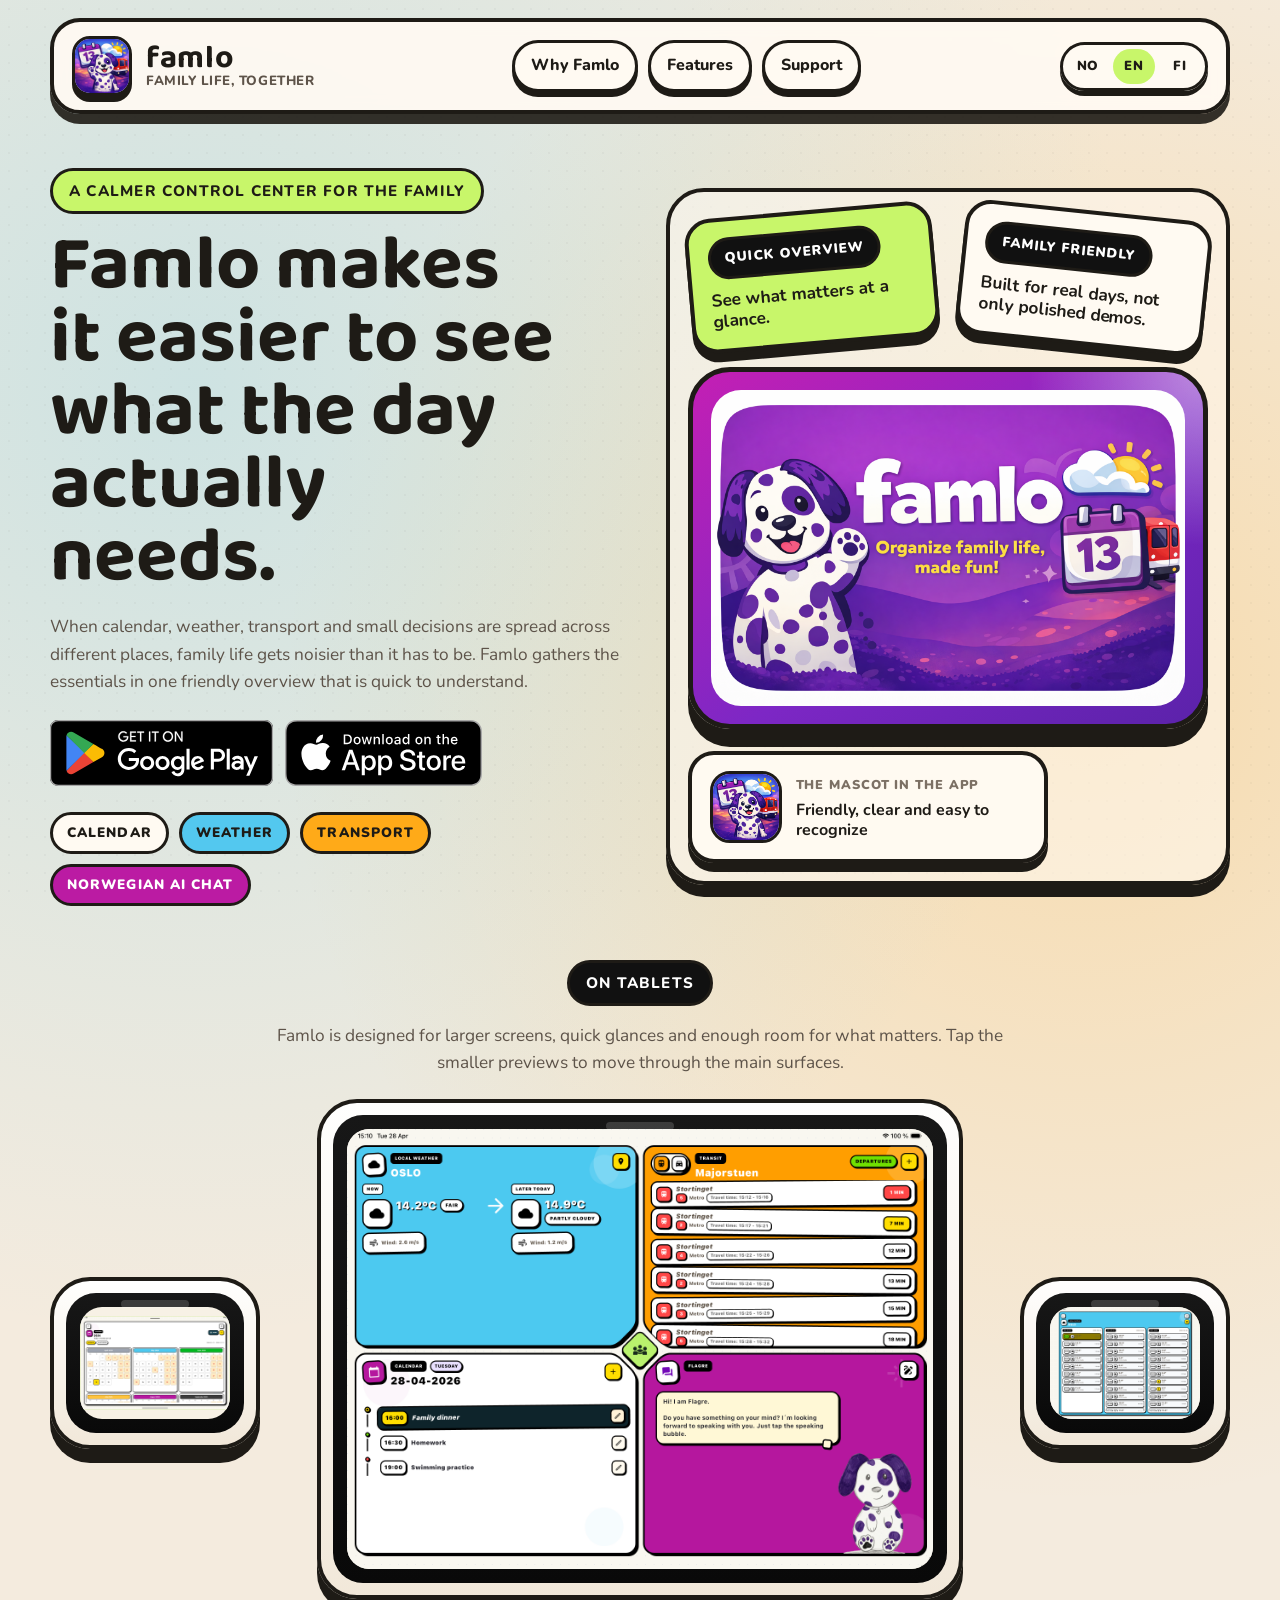
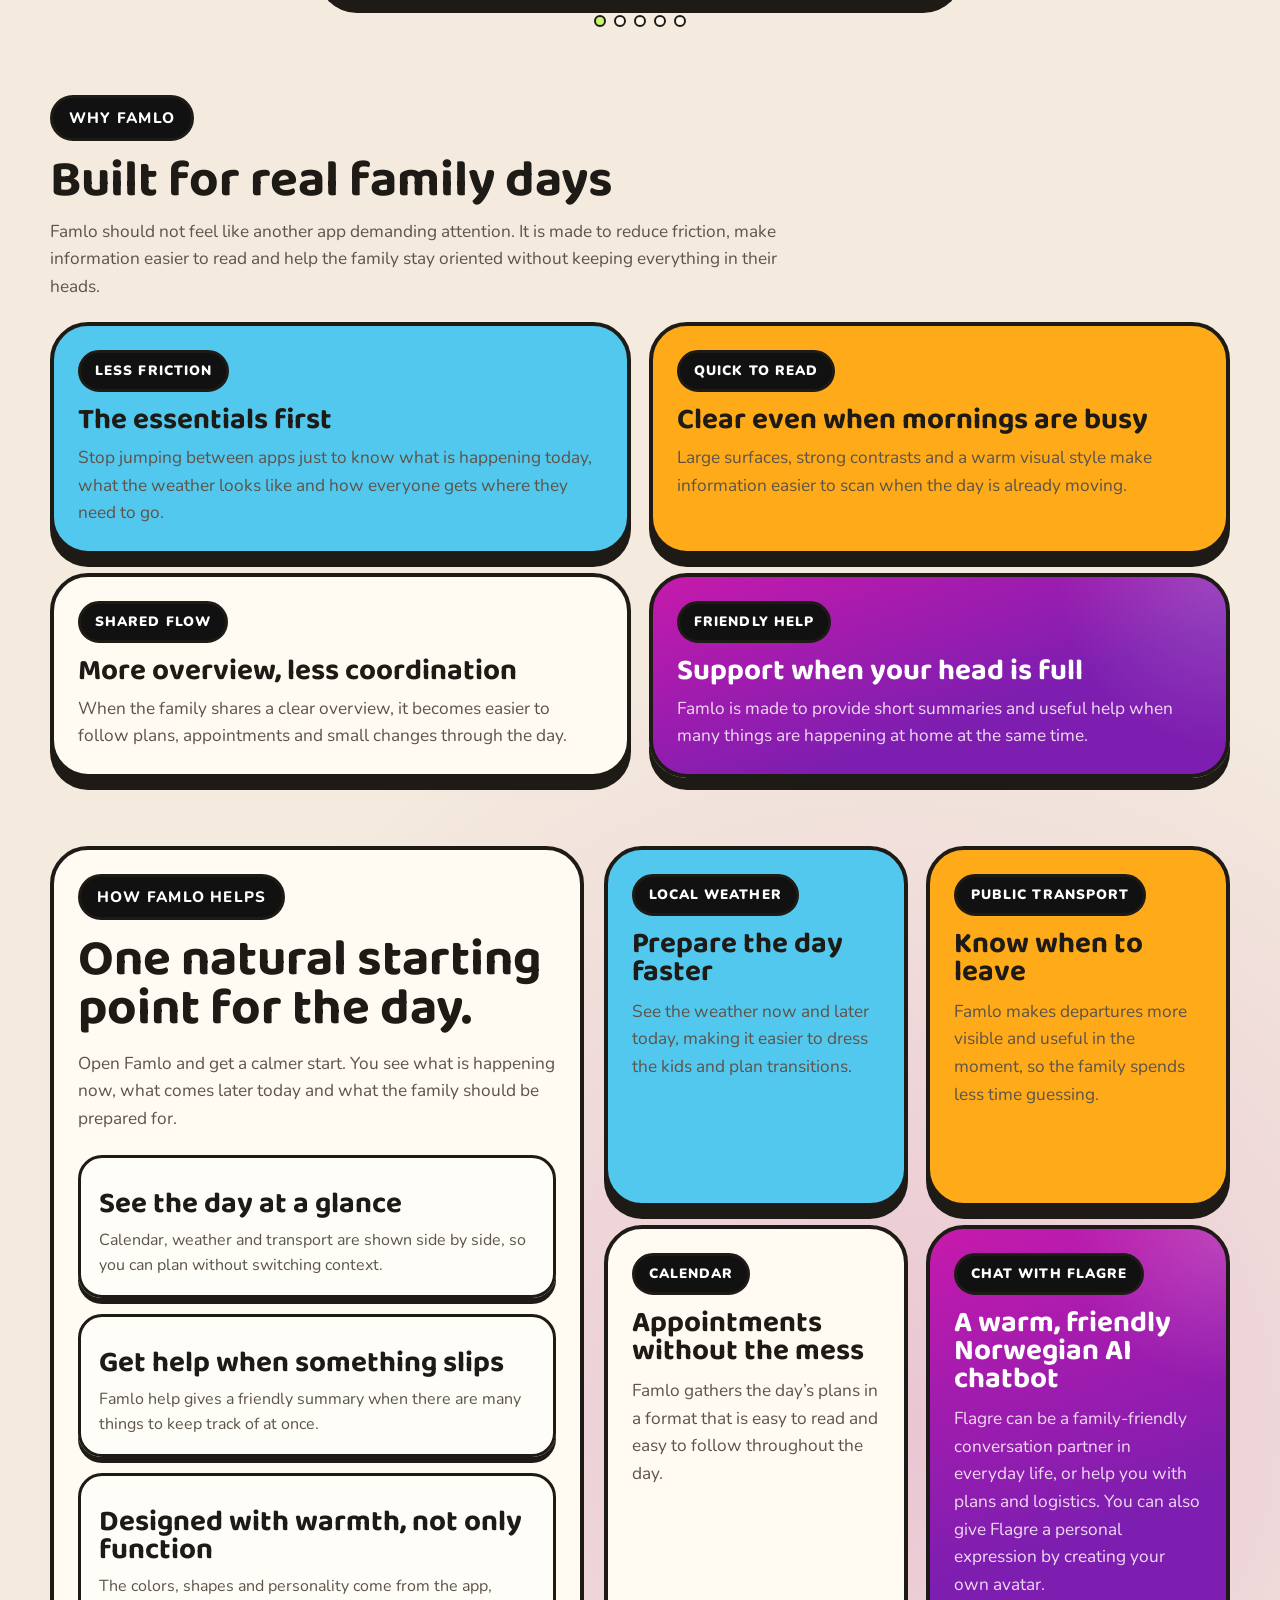
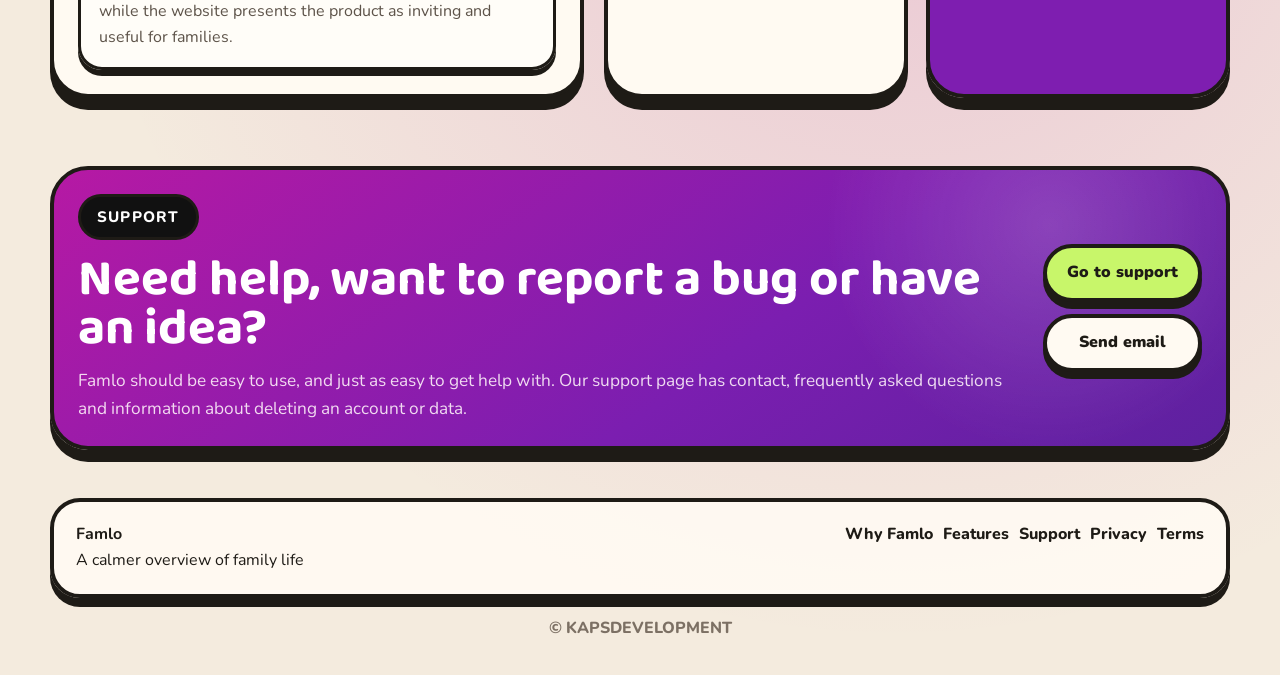
==== commit 8c3f6925: "Publish Norwegian privacy, terms and support for Famlo and Famlo kids" ====
--- a/en/index.html
+++ b/en/index.html
@@ -401,8 +401,8 @@
           <a href="#why">Why Famlo</a>
           <a href="#features">Features</a>
           <a href="./support/">Support</a>
-          <a href="/privacy/">Privacy</a>
-          <a href="/terms/">Terms</a>
+          <a href="/en/privacy/">Privacy</a>
+          <a href="/en/terms/">Terms</a>
         </div>
       </div>
 
--- a/styles.css
+++ b/styles.css
@@ -622,7 +622,7 @@
 .showcase-screen-image {
   width: 100%;
   height: 100%;
-  object-fit: cover;
+  object-fit: contain;
 }
 
 .showcase-screen-placeholder {
